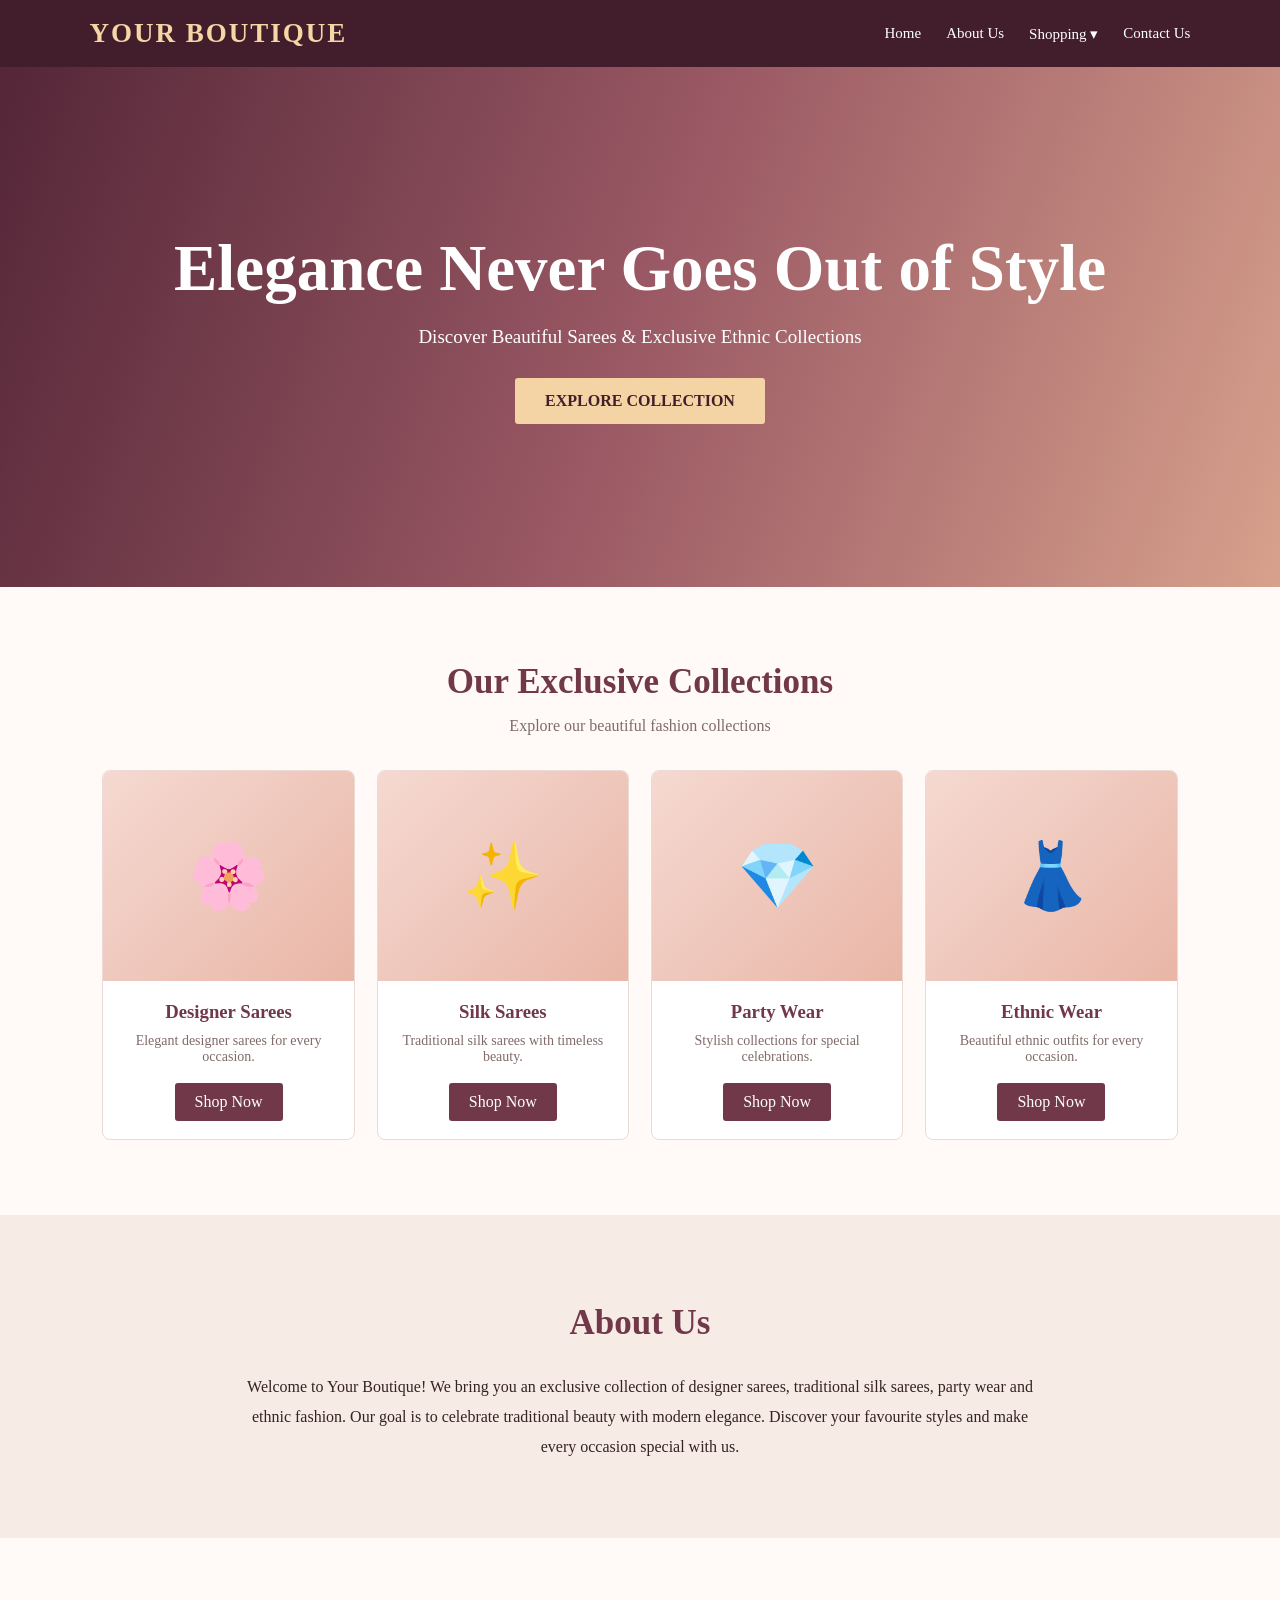
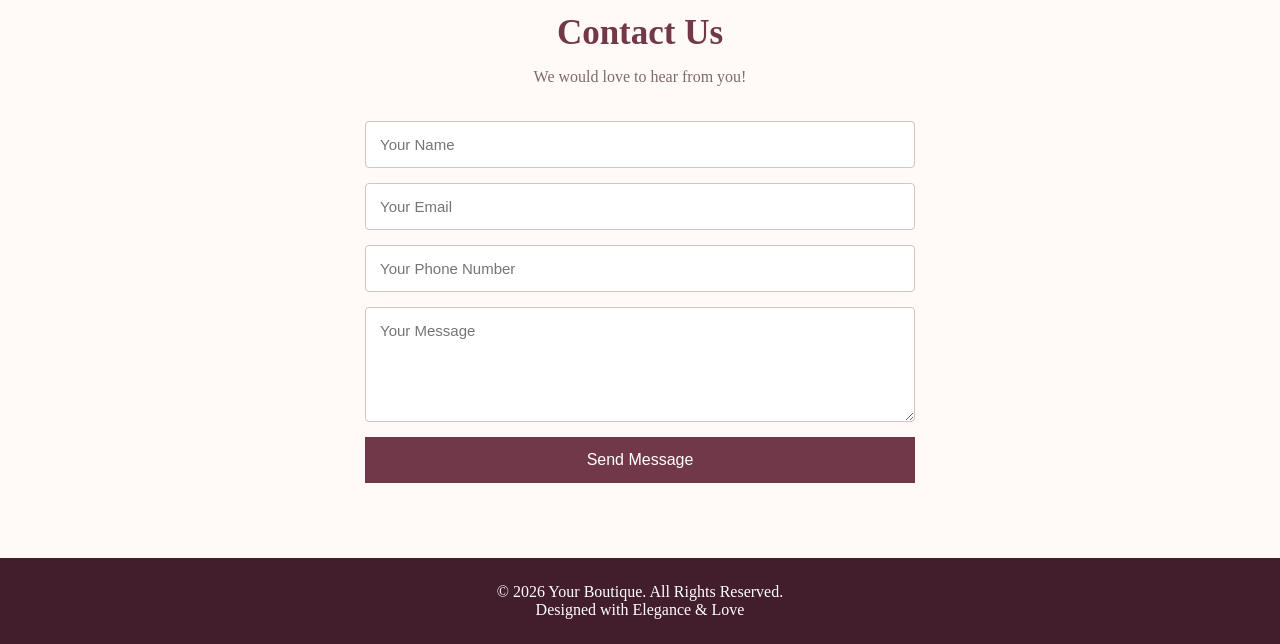
==== index.html @ ec71c687 "Add initial HTML structure for Your Boutique" ====
<!DOCTYPE html>
<html lang="en">
<head>
    <meta charset="UTF-8">
    <meta name="viewport" content="width=device-width, initial-scale=1.0">
    <title>Your Boutique | Premium Fashion</title>

    <style>
        * {
            margin: 0;
            padding: 0;
            box-sizing: border-box;
            scroll-behavior: smooth;
        }

        body {
            font-family: 'Georgia', serif;
            background: #fffaf7;
            color: #352322;
        }

        /* Navigation */
        header {
            background: #421d2c;
            padding: 18px 7%;
            display: flex;
            justify-content: space-between;
            align-items: center;
            position: sticky;
            top: 0;
            z-index: 100;
        }

        .logo {
            color: #f5d6a4;
            font-size: 27px;
            font-weight: bold;
            letter-spacing: 2px;
        }

        nav {
            display: flex;
            align-items: center;
            gap: 25px;
        }

        nav a {
            text-decoration: none;
            color: white;
            font-size: 15px;
            transition: 0.3s;
        }

        nav a:hover {
            color: #f5d6a4;
        }

        .dropdown {
            position: relative;
        }

        .dropdown-content {
            display: none;
            position: absolute;
            background: #fff;
            min-width: 190px;
            top: 25px;
            left: 0;
            box-shadow: 0 5px 15px #0002;
        }

        .dropdown-content a {
            display: block;
            padding: 13px;
            color: #421d2c;
        }

        .dropdown-content a:hover {
            background: #f8e9df;
        }

        .dropdown:hover .dropdown-content {
            display: block;
        }

        /* Hero */
        .hero {
            min-height: 520px;
            background: linear-gradient(110deg, #542638, #9a5964, #d7a18c);
            display: flex;
            justify-content: center;
            align-items: center;
            text-align: center;
            color: white;
            padding: 50px 20px;
        }

        .hero h1 {
            font-size: clamp(38px, 6vw, 65px);
            margin-bottom: 20px;
        }

        .hero p {
            font-size: 19px;
            margin-bottom: 30px;
        }

        .btn {
            display: inline-block;
            padding: 14px 30px;
            background: #f4d4a5;
            color: #421d2c;
            text-decoration: none;
            border-radius: 3px;
            font-weight: bold;
            transition: 0.3s;
        }

        .btn:hover {
            background: white;
            transform: translateY(-3px);
        }

        /* Common sections */
        section {
            padding: 75px 8%;
            text-align: center;
        }

        .section-title {
            font-size: 35px;
            color: #713849;
            margin-bottom: 15px;
        }

        .subtitle {
            color: #806b68;
            margin-bottom: 35px;
        }

        /* Shopping cards */
        .shopping-grid {
            display: grid;
            grid-template-columns: repeat(4, 1fr);
            gap: 22px;
        }

        .shop-card {
            background: white;
            border: 1px solid #eadbd5;
            border-radius: 8px;
            overflow: hidden;
            transition: 0.3s;
        }

        .shop-card:hover {
            transform: translateY(-8px);
            box-shadow: 0 10px 25px #0002;
        }

        .shop-image {
            height: 210px;
            display: flex;
            align-items: center;
            justify-content: center;
            font-size: 65px;
            background: linear-gradient(135deg, #f5d9d1, #e9b6a7);
        }

        .shop-card h3 {
            margin: 20px 5px 10px;
            color: #713849;
        }

        .shop-card p {
            font-size: 14px;
            padding: 0 10px;
            color: #806b68;
        }

        .shop-card a {
            display: inline-block;
            margin: 18px;
            padding: 10px 20px;
            background: #713849;
            color: white;
            text-decoration: none;
            border-radius: 3px;
        }

        /* About */
        #about {
            background: #f7ebe6;
            line-height: 1.9;
        }

        #about p {
            max-width: 800px;
            margin: auto;
        }

        /* Contact */
        .contact-form {
            max-width: 550px;
            margin: auto;
            display: flex;
            flex-direction: column;
            gap: 15px;
        }

        .contact-form input,
        .contact-form textarea {
            width: 100%;
            padding: 14px;
            border: 1px solid #d9c2ba;
            border-radius: 4px;
            font-family: Arial, sans-serif;
            font-size: 15px;
        }

        .contact-form button {
            padding: 14px;
            background: #713849;
            color: white;
            border: none;
            cursor: pointer;
            font-size: 16px;
        }

        footer {
            background: #421d2c;
            color: white;
            padding: 25px;
            text-align: center;
        }

        @media (max-width: 850px) {
            .shopping-grid {
                grid-template-columns: repeat(2, 1fr);
            }
        }

        @media (max-width: 600px) {
            header {
                flex-direction: column;
                gap: 15px;
            }

            nav {
                flex-wrap: wrap;
                justify-content: center;
                gap: 15px;
            }

            .shopping-grid {
                grid-template-columns: 1fr;
            }

            .hero {
                min-height: 400px;
            }
        }
    </style>
</head>

<body>

    <!-- NAVIGATION -->
    <header>
        <div class="logo">YOUR BOUTIQUE</div>

        <nav>
            <a href="#home">Home</a>
            <a href="#about">About Us</a>

            <div class="dropdown">
                <a href="#shopping">Shopping ▾</a>
                <div class="dropdown-content">
                    <a href="designer-sarees.html">Designer Sarees</a>
                    <a href="silk-sarees.html">Silk Sarees</a>
                    <a href="party-wear.html">Party Wear</a>
                    <a href="ethnic-wear.html">Ethnic Wear</a>
                </div>
            </div>

            <a href="#contact">Contact Us</a>
        </nav>
    </header>

    <!-- HOME -->
    <section class="hero" id="home">
        <div>
            <h1>Elegance Never Goes Out of Style</h1>
            <p>Discover Beautiful Sarees & Exclusive Ethnic Collections</p>
            <a href="#shopping" class="btn">EXPLORE COLLECTION</a>
        </div>
    </section>

    <!-- SHOPPING -->
    <section id="shopping">
        <h2 class="section-title">Our Exclusive Collections</h2>
        <p class="subtitle">Explore our beautiful fashion collections</p>

        <div class="shopping-grid">

            <div class="shop-card">
                <div class="shop-image">🌸</div>
                <h3>Designer Sarees</h3>
                <p>Elegant designer sarees for every occasion.</p>
                <a href="designer-sarees.html">Shop Now</a>
            </div>

            <div class="shop-card">
                <div class="shop-image">✨</div>
                <h3>Silk Sarees</h3>
                <p>Traditional silk sarees with timeless beauty.</p>
                <a href="silk-sarees.html">Shop Now</a>
            </div>

            <div class="shop-card">
                <div class="shop-image">💎</div>
                <h3>Party Wear</h3>
                <p>Stylish collections for special celebrations.</p>
                <a href="party-wear.html">Shop Now</a>
            </div>

            <div class="shop-card">
                <div class="shop-image">👗</div>
                <h3>Ethnic Wear</h3>
                <p>Beautiful ethnic outfits for every occasion.</p>
                <a href="ethnic-wear.html">Shop Now</a>
            </div>

        </div>
    </section>

    <!-- ABOUT -->
    <section id="about">
        <h2 class="section-title">About Us</h2>
        <p>
            Welcome to Your Boutique! We bring you an exclusive collection
            of designer sarees, traditional silk sarees, party wear and
            ethnic fashion. Our goal is to celebrate traditional beauty
            with modern elegance. Discover your favourite styles and
            make every occasion special with us.
        </p>
    </section>

    <!-- CONTACT -->
    <section id="contact">
        <h2 class="section-title">Contact Us</h2>
        <p class="subtitle">We would love to hear from you!</p>

        <form class="contact-form"
              action="mailto:yourmail@example.com"
              method="post"
              enctype="text/plain">

            <input type="text" name="Name"
                   placeholder="Your Name" required>

            <input type="email" name="Email"
                   placeholder="Your Email" required>

            <input type="tel" name="Phone"
                   placeholder="Your Phone Number">

            <textarea name="Message" rows="5"
                      placeholder="Your Message"
                      required></textarea>

            <button type="submit">Send Message</button>
        </form>
    </section>

    <!-- FOOTER -->
    <footer>
        <p>© 2026 Your Boutique. All Rights Reserved.</p>
        <p>Designed with Elegance & Love</p>
    </footer>

</body>
</html>
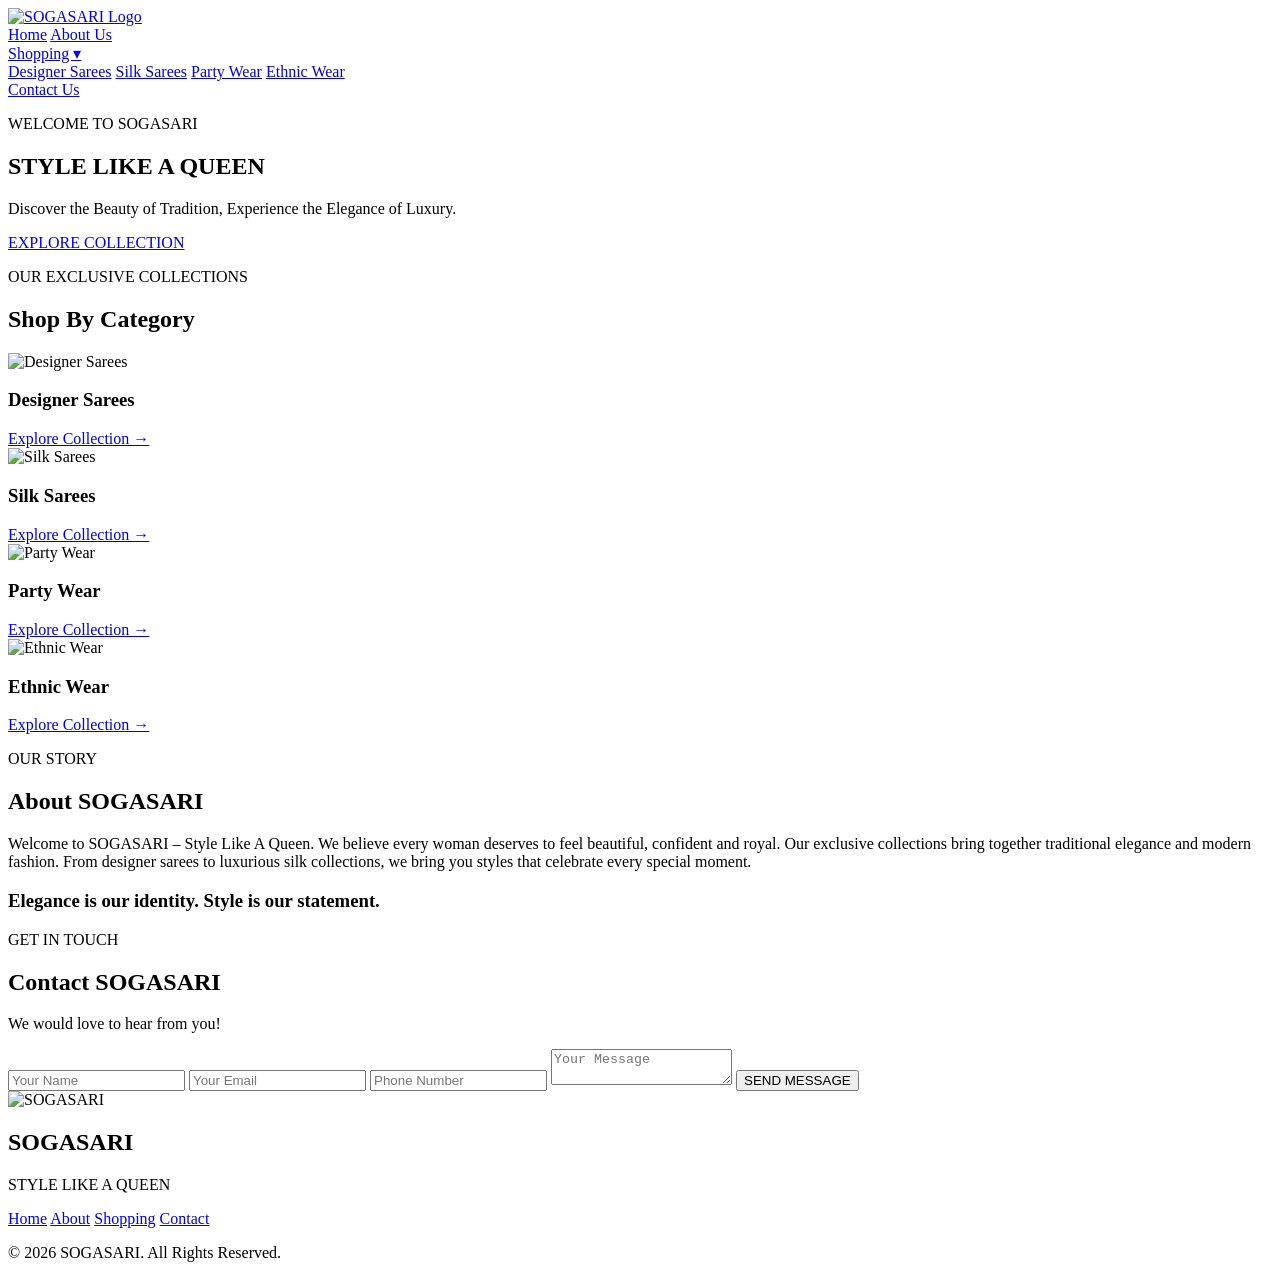
==== commit 00162145: "Revamp index.html for SOGASARI branding Updated the title, added a stylesheet link, and modified the" ====
--- a/index.html
+++ b/index.html
@@ -4,381 +4,192 @@
 <head>
     <meta charset="UTF-8">
     <meta name="viewport" content="width=device-width, initial-scale=1.0">
-    <title>Your Boutique | Premium Fashion</title>
 
-    <style>
-        * {
-            margin: 0;
-            padding: 0;
-            box-sizing: border-box;
-            scroll-behavior: smooth;
-        }
+    <title>SOGASARI | Style Like A Queen</title>
 
-        body {
-            font-family: 'Georgia', serif;
-            background: #fffaf7;
-            color: #352322;
-        }
-
-        /* Navigation */
-        header {
-            background: #421d2c;
-            padding: 18px 7%;
-            display: flex;
-            justify-content: space-between;
-            align-items: center;
-            position: sticky;
-            top: 0;
-            z-index: 100;
-        }
-
-        .logo {
-            color: #f5d6a4;
-            font-size: 27px;
-            font-weight: bold;
-            letter-spacing: 2px;
-        }
-
-        nav {
-            display: flex;
-            align-items: center;
-            gap: 25px;
-        }
-
-        nav a {
-            text-decoration: none;
-            color: white;
-            font-size: 15px;
-            transition: 0.3s;
-        }
-
-        nav a:hover {
-            color: #f5d6a4;
-        }
-
-        .dropdown {
-            position: relative;
-        }
-
-        .dropdown-content {
-            display: none;
-            position: absolute;
-            background: #fff;
-            min-width: 190px;
-            top: 25px;
-            left: 0;
-            box-shadow: 0 5px 15px #0002;
-        }
-
-        .dropdown-content a {
-            display: block;
-            padding: 13px;
-            color: #421d2c;
-        }
-
-        .dropdown-content a:hover {
-            background: #f8e9df;
-        }
-
-        .dropdown:hover .dropdown-content {
-            display: block;
-        }
-
-        /* Hero */
-        .hero {
-            min-height: 520px;
-            background: linear-gradient(110deg, #542638, #9a5964, #d7a18c);
-            display: flex;
-            justify-content: center;
-            align-items: center;
-            text-align: center;
-            color: white;
-            padding: 50px 20px;
-        }
-
-        .hero h1 {
-            font-size: clamp(38px, 6vw, 65px);
-            margin-bottom: 20px;
-        }
-
-        .hero p {
-            font-size: 19px;
-            margin-bottom: 30px;
-        }
-
-        .btn {
-            display: inline-block;
-            padding: 14px 30px;
-            background: #f4d4a5;
-            color: #421d2c;
-            text-decoration: none;
-            border-radius: 3px;
-            font-weight: bold;
-            transition: 0.3s;
-        }
-
-        .btn:hover {
-            background: white;
-            transform: translateY(-3px);
-        }
-
-        /* Common sections */
-        section {
-            padding: 75px 8%;
-            text-align: center;
-        }
-
-        .section-title {
-            font-size: 35px;
-            color: #713849;
-            margin-bottom: 15px;
-        }
-
-        .subtitle {
-            color: #806b68;
-            margin-bottom: 35px;
-        }
-
-        /* Shopping cards */
-        .shopping-grid {
-            display: grid;
-            grid-template-columns: repeat(4, 1fr);
-            gap: 22px;
-        }
-
-        .shop-card {
-            background: white;
-            border: 1px solid #eadbd5;
-            border-radius: 8px;
-            overflow: hidden;
-            transition: 0.3s;
-        }
-
-        .shop-card:hover {
-            transform: translateY(-8px);
-            box-shadow: 0 10px 25px #0002;
-        }
-
-        .shop-image {
-            height: 210px;
-            display: flex;
-            align-items: center;
-            justify-content: center;
-            font-size: 65px;
-            background: linear-gradient(135deg, #f5d9d1, #e9b6a7);
-        }
-
-        .shop-card h3 {
-            margin: 20px 5px 10px;
-            color: #713849;
-        }
-
-        .shop-card p {
-            font-size: 14px;
-            padding: 0 10px;
-            color: #806b68;
-        }
-
-        .shop-card a {
-            display: inline-block;
-            margin: 18px;
-            padding: 10px 20px;
-            background: #713849;
-            color: white;
-            text-decoration: none;
-            border-radius: 3px;
-        }
-
-        /* About */
-        #about {
-            background: #f7ebe6;
-            line-height: 1.9;
-        }
-
-        #about p {
-            max-width: 800px;
-            margin: auto;
-        }
-
-        /* Contact */
-        .contact-form {
-            max-width: 550px;
-            margin: auto;
-            display: flex;
-            flex-direction: column;
-            gap: 15px;
-        }
-
-        .contact-form input,
-        .contact-form textarea {
-            width: 100%;
-            padding: 14px;
-            border: 1px solid #d9c2ba;
-            border-radius: 4px;
-            font-family: Arial, sans-serif;
-            font-size: 15px;
-        }
-
-        .contact-form button {
-            padding: 14px;
-            background: #713849;
-            color: white;
-            border: none;
-            cursor: pointer;
-            font-size: 16px;
-        }
-
-        footer {
-            background: #421d2c;
-            color: white;
-            padding: 25px;
-            text-align: center;
-        }
-
-        @media (max-width: 850px) {
-            .shopping-grid {
-                grid-template-columns: repeat(2, 1fr);
-            }
-        }
-
-        @media (max-width: 600px) {
-            header {
-                flex-direction: column;
-                gap: 15px;
-            }
-
-            nav {
-                flex-wrap: wrap;
-                justify-content: center;
-                gap: 15px;
-            }
-
-            .shopping-grid {
-                grid-template-columns: 1fr;
-            }
-
-            .hero {
-                min-height: 400px;
-            }
-        }
-    </style>
+    <link rel="stylesheet" href="style.css">
 </head>
 
 <body>
 
-    <!-- NAVIGATION -->
-    <header>
-        <div class="logo">YOUR BOUTIQUE</div>
+<!-- HEADER -->
+<header class="header">
 
-        <nav>
-            <a href="#home">Home</a>
-            <a href="#about">About Us</a>
+    <a href="index.html" class="brand">
+        <img src="logo.png" alt="SOGASARI Logo">
+    </a>
 
-            <div class="dropdown">
-                <a href="#shopping">Shopping ▾</a>
-                <div class="dropdown-content">
-                    <a href="designer-sarees.html">Designer Sarees</a>
-                    <a href="silk-sarees.html">Silk Sarees</a>
-                    <a href="party-wear.html">Party Wear</a>
-                    <a href="ethnic-wear.html">Ethnic Wear</a>
-                </div>
+    <nav class="navbar">
+        <a href="#home">Home</a>
+        <a href="#about">About Us</a>
+
+        <div class="dropdown">
+            <a href="#shopping">Shopping ▾</a>
+
+            <div class="dropdown-menu">
+                <a href="designer-sarees.html">Designer Sarees</a>
+                <a href="silk-sarees.html">Silk Sarees</a>
+                <a href="party-wear.html">Party Wear</a>
+                <a href="ethnic-wear.html">Ethnic Wear</a>
+            </div>
+        </div>
+
+        <a href="#contact">Contact Us</a>
+    </nav>
+
+</header>
+
+<!-- HERO SECTION -->
+<section class="hero" id="home">
+
+    <div class="hero-content">
+
+        <p class="gold-text">WELCOME TO SOGASARI</p>
+
+        <h1>STYLE LIKE A QUEEN</h1>
+
+        <p>
+            Discover the Beauty of Tradition,
+            Experience the Elegance of Luxury.
+        </p>
+
+        <a href="#shopping" class="gold-button">
+            EXPLORE COLLECTION
+        </a>
+
+    </div>
+
+</section>
+
+<!-- COLLECTION SECTION -->
+<section class="collections" id="shopping">
+
+    <p class="gold-text">OUR EXCLUSIVE COLLECTIONS</p>
+
+    <h2>Shop By Category</h2>
+
+    <div class="category-grid">
+
+        <div class="category-card">
+            <div class="category-image">
+                <img src="https://images.unsplash.com/photo-1610030469983-98e550d6193c?w=700"
+                     alt="Designer Sarees">
             </div>
 
-            <a href="#contact">Contact Us</a>
-        </nav>
-    </header>
+            <h3>Designer Sarees</h3>
+            <a href="designer-sarees.html">Explore Collection →</a>
+        </div>
 
-    <!-- HOME -->
-    <section class="hero" id="home">
-        <div>
-            <h1>Elegance Never Goes Out of Style</h1>
-            <p>Discover Beautiful Sarees & Exclusive Ethnic Collections</p>
-            <a href="#shopping" class="btn">EXPLORE COLLECTION</a>
-        </div>
-    </section>
-
-    <!-- SHOPPING -->
-    <section id="shopping">
-        <h2 class="section-title">Our Exclusive Collections</h2>
-        <p class="subtitle">Explore our beautiful fashion collections</p>
-
-        <div class="shopping-grid">
-
-            <div class="shop-card">
-                <div class="shop-image">🌸</div>
-                <h3>Designer Sarees</h3>
-                <p>Elegant designer sarees for every occasion.</p>
-                <a href="designer-sarees.html">Shop Now</a>
+        <div class="category-card">
+            <div class="category-image">
+                <img src="https://images.unsplash.com/photo-1583391733956-6c78276477e8?w=700"
+                     alt="Silk Sarees">
             </div>
 
-            <div class="shop-card">
-                <div class="shop-image">✨</div>
-                <h3>Silk Sarees</h3>
-                <p>Traditional silk sarees with timeless beauty.</p>
-                <a href="silk-sarees.html">Shop Now</a>
+            <h3>Silk Sarees</h3>
+            <a href="silk-sarees.html">Explore Collection →</a>
+        </div>
+
+        <div class="category-card">
+            <div class="category-image">
+                <img src="https://images.unsplash.com/photo-1617627143750-d86bc21e42bb?w=700"
+                     alt="Party Wear">
             </div>
 
-            <div class="shop-card">
-                <div class="shop-image">💎</div>
-                <h3>Party Wear</h3>
-                <p>Stylish collections for special celebrations.</p>
-                <a href="party-wear.html">Shop Now</a>
+            <h3>Party Wear</h3>
+            <a href="party-wear.html">Explore Collection →</a>
+        </div>
+
+        <div class="category-card">
+            <div class="category-image">
+                <img src="https://images.unsplash.com/photo-1610189012906-4c6f3f0f6a8d?w=700"
+                     alt="Ethnic Wear">
             </div>
 
-            <div class="shop-card">
-                <div class="shop-image">👗</div>
-                <h3>Ethnic Wear</h3>
-                <p>Beautiful ethnic outfits for every occasion.</p>
-                <a href="ethnic-wear.html">Shop Now</a>
-            </div>
+            <h3>Ethnic Wear</h3>
+            <a href="ethnic-wear.html">Explore Collection →</a>
+        </div>
 
-        </div>
-    </section>
+    </div>
 
-    <!-- ABOUT -->
-    <section id="about">
-        <h2 class="section-title">About Us</h2>
-        <p>
-            Welcome to Your Boutique! We bring you an exclusive collection
-            of designer sarees, traditional silk sarees, party wear and
-            ethnic fashion. Our goal is to celebrate traditional beauty
-            with modern elegance. Discover your favourite styles and
-            make every occasion special with us.
-        </p>
-    </section>
+</section>
 
-    <!-- CONTACT -->
-    <section id="contact">
-        <h2 class="section-title">Contact Us</h2>
-        <p class="subtitle">We would love to hear from you!</p>
+<!-- ABOUT US -->
+<section class="about" id="about">
 
-        <form class="contact-form"
-              action="mailto:yourmail@example.com"
-              method="post"
-              enctype="text/plain">
+    <p class="gold-text">OUR STORY</p>
 
-            <input type="text" name="Name"
-                   placeholder="Your Name" required>
+    <h2>About SOGASARI</h2>
 
-            <input type="email" name="Email"
-                   placeholder="Your Email" required>
+    <p>
+        Welcome to SOGASARI – Style Like A Queen.
 
-            <input type="tel" name="Phone"
-                   placeholder="Your Phone Number">
+        We believe every woman deserves to feel beautiful,
+        confident and royal. Our exclusive collections bring
+        together traditional elegance and modern fashion.
 
-            <textarea name="Message" rows="5"
-                      placeholder="Your Message"
-                      required></textarea>
+        From designer sarees to luxurious silk collections,
+        we bring you styles that celebrate every special moment.
+    </p>
 
-            <button type="submit">Send Message</button>
-        </form>
-    </section>
+    <h3>Elegance is our identity. Style is our statement.</h3>
 
-    <!-- FOOTER -->
-    <footer>
-        <p>© 2026 Your Boutique. All Rights Reserved.</p>
-        <p>Designed with Elegance & Love</p>
-    </footer>
+</section>
+
+<!-- CONTACT -->
+<section class="contact" id="contact">
+
+    <p class="gold-text">GET IN TOUCH</p>
+
+    <h2>Contact SOGASARI</h2>
+
+    <p>We would love to hear from you!</p>
+
+    <form action="https://formsubmit.co/YOUR_EMAIL"
+          method="POST">
+
+        <input type="text" name="name"
+               placeholder="Your Name" required>
+
+        <input type="email" name="email"
+               placeholder="Your Email" required>
+
+        <input type="tel" name="phone"
+               placeholder="Phone Number">
+
+        <textarea name="message"
+                  placeholder="Your Message"
+                  required></textarea>
+
+        <button type="submit" class="gold-button">
+            SEND MESSAGE
+        </button>
+
+    </form>
+
+</section>
+
+<!-- FOOTER -->
+<footer>
+
+    <img src="logo.png" alt="SOGASARI" class="footer-logo">
+
+    <h2>SOGASARI</h2>
+
+    <p>STYLE LIKE A QUEEN</p>
+
+    <div class="footer-links">
+        <a href="#home">Home</a>
+        <a href="#about">About</a>
+        <a href="#shopping">Shopping</a>
+        <a href="#contact">Contact</a>
+    </div>
+
+    <p class="copyright">
+        © 2026 SOGASARI. All Rights Reserved.
+    </p>
+
+</footer>
 
 </body>
 </html>
